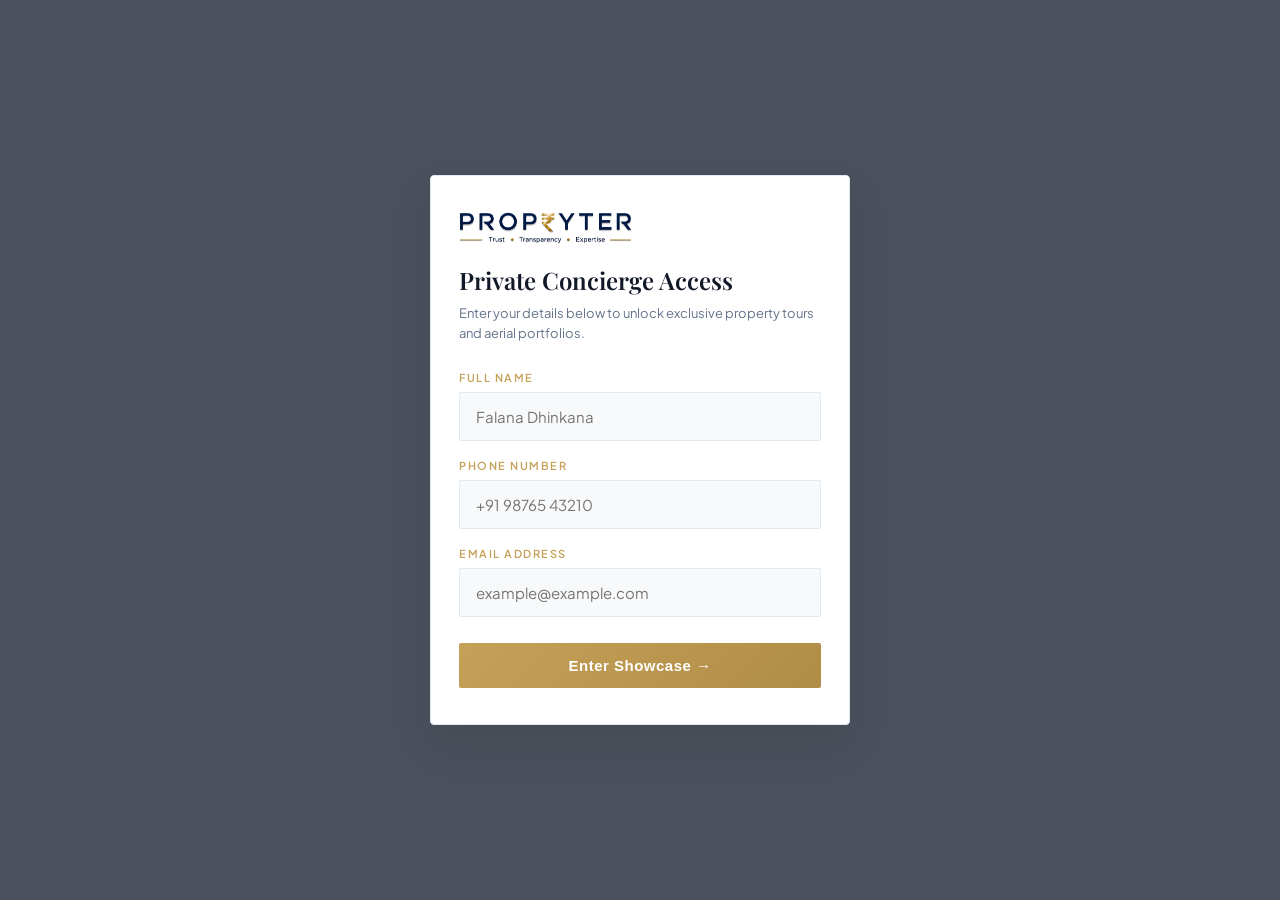
==== index.html @ ff1fe4e8 "site" ====
<!DOCTYPE html>
<html lang="en">
<head>
    <meta charset="UTF-8">
    <meta name="viewport" content="width=device-width, initial-scale=1.0">
    <title>Propyter - Real Estate Investment & Tours</title>
    <link rel="stylesheet" href="style.css">
    <link href="https://fonts.googleapis.com/css2?family=Playfair+Display:ital,wght@0,400;0,600;0,700;1,400&family=Plus+Jakarta+Sans:wght@300;400;500;600;700&display=swap" rel="stylesheet">
</head>
<body>

    <div id="auth-gate" class="auth-overlay">
        <div class="auth-card">
            <div class="auth-logo-text">
                <img src="propryter-logo.png" alt="Propyter Logo" style="height: 32px; width: auto; display: block;">
            </div>
            <h2>Private Concierge Access</h2>
            <p>Enter your details below to unlock exclusive property tours and aerial portfolios.</p>
            
            <form id="auth-form" onsubmit="handleAuth(event)">
                <div class="input-group">
                    <label>Full Name</label>
                    <input type="text" id="user-name" placeholder="Falana Dhinkana" required>
                </div>
                <div class="input-group">
                    <label>Phone Number</label>
                    <input type="tel" id="user-phone" placeholder="+91 98765 43210" required>
                </div>
                <div class="input-group">
                    <label>Email Address</label>
                    <input type="email" id="user-email" placeholder="example@example.com" required>
                </div>
                <button type="submit" class="gold-btn full-width" style="margin-top: 8px;">Enter Showcase →</button>
            </form>
        </div>
    </div>

    <div id="main-app" class="app-container" style="display: none;">
        
        <header class="top-bar">
            <div class="logo" onclick="resetToHome()">
                <img src="propryter-logo.png" alt="Propyter Logo">
            </div>
            <a href="https://www.propryter.com" target="_blank" class="visit-us-btn">Visit Us ↗</a>
        </header>

        <section class="hero-section">
            <span class="sub-badge">INVESTMENT CONCIERGE PORTFOLIO</span>
            <h1>Curated Real Estate <span>Tours & Aerials</span></h1>
            <p>Welcome, <span id="display-name" style="color: var(--gold); font-weight: 600;"></span>. Access high-definition walkthroughs and live drone capture feeds tailored for you.</p>
        </section>

        <section class="categories-section">
            <h2>Select Portfolio</h2>
            <div class="category-grid">
                <a href="NashikProperties.html" class="cat-card">
                    <div class="cat-number">01</div>
                    <h3>Placeholder 1</h3>
                    <span class="explore-link">Explore Tours →</span>
                </a>
                <a href="NashikProperties.html" class="cat-card">
                    <div class="cat-number">02</div>
                    <h3>Placeholder 2</h3>
                    <span class="explore-link">Explore Tours →</span>
                </a>
                <a href="NashikProperties.html" class="cat-card">
                    <div class="cat-number">03</div>
                    <h3>Placeholder 3</h3>
                    <span class="explore-link">Explore Tours →</span>
                </a>
                <a href="NashikProperties.html" class="cat-card">
                    <div class="cat-number">04</div>
                    <h3>Placeholder 4</h3>
                    <span class="explore-link">Explore Tours →</span>
                </a>
            </div>
        </section>

        <footer>
            <p>&copy; 2026 Propyter.</p>
            <button onclick="logoutDevice()" class="logout-btn">Reset Device Credentials</button>
        </footer>

    </div>

    <script src="script.js"></script>
</body>
</html>
---- style.css ----
:root {
    --bg-color: #f8f9fa;
    --card-bg: #ffffff;
    --card-border: #e2e8f0;
    --card-border-hover: #c5a059;
    --gold: #c5a059;
    --gold-light: #dfc285;
    --gold-hover: #b8934a;
    --text-main: #111827;
    --text-muted: #64748b;
    --font-serif: 'Playfair Display', serif;
    --font-sans: 'Plus Jakarta Sans', sans-serif;
}

* {
    box-sizing: border-box;
    margin: 0;
    padding: 0;
}

body {
    background-color: var(--bg-color);
    color: var(--text-main);
    font-family: var(--font-sans);
    -webkit-font-smoothing: antialiased;
    min-height: 100vh;
}

/* AUTH GATE OVERLAY */
.auth-overlay {
    position: fixed;
    top: 0;
    left: 0;
    width: 100%;
    height: 100%;
    background: rgba(17, 24, 39, 0.75);
    backdrop-filter: blur(12px);
    display: flex;
    justify-content: center;
    align-items: center;
    z-index: 1000;
    padding: 20px;
}

.auth-card {
    background: #ffffff;
    border: 1px solid var(--card-border);
    padding: 36px 28px;
    border-radius: 4px;
    width: 100%;
    max-width: 420px;
    box-shadow: 0 20px 40px rgba(0, 0, 0, 0.08);
}

.auth-logo-text {
    font-family: var(--font-serif);
    font-size: 26px;
    font-weight: 700;
    letter-spacing: 3px;
    color: var(--text-main);
    margin-bottom: 20px;
}

.auth-logo-text span {
    color: var(--gold);
}

.auth-card h2 {
    font-family: var(--font-serif);
    font-size: 24px;
    font-weight: 600;
    margin-bottom: 8px;
    color: var(--text-main);
}

.auth-card p {
    font-size: 13px;
    color: var(--text-muted);
    margin-bottom: 28px;
    line-height: 1.5;
}

.input-group {
    margin-bottom: 18px;
    text-align: left;
}

.input-group label {
    display: block;
    font-size: 11px;
    text-transform: uppercase;
    letter-spacing: 1.5px;
    color: var(--gold);
    margin-bottom: 8px;
    font-weight: 600;
}

.input-group input {
    width: 100%;
    padding: 14px 16px;
    background: #f8f9fa;
    border: 1px solid var(--card-border);
    border-radius: 2px;
    color: var(--text-main);
    font-size: 15px;
    font-family: var(--font-sans);
    transition: all 0.3s ease;
}

.input-group input:focus {
    outline: none;
    border-color: var(--gold);
    box-shadow: 0 0 0 3px rgba(197, 160, 89, 0.15);
    background: #ffffff;
}

/* APP STYLING (Mobile-First Layout) */
.app-container {
    max-width: 480px;
    margin: 0 auto;
    padding: 20px 16px;
    min-height: 100vh;
    display: flex;
    flex-direction: column;
}

.top-bar {
    display: flex;
    justify-content: space-between;
    align-items: center;
    padding: 12px 0;
    border-bottom: 1px solid var(--card-border);
    margin-bottom: 28px;
}

.logo {
    font-family: var(--font-serif);
    font-size: 20px;
    font-weight: 700;
    letter-spacing: 2px;
    cursor: pointer;
    color: var(--text-main);
}

.logo span {
    color: var(--gold);
}

.logo img {
    height: 28px;
    width: auto;
    display: block;
    cursor: pointer;
}

.visit-us-btn {
    background: transparent;
    border: 1px solid var(--gold);
    color: var(--gold);
    padding: 8px 16px;
    border-radius: 2px;
    font-size: 12px;
    font-weight: 600;
    letter-spacing: 1px;
    text-transform: uppercase;
    text-decoration: none;
    transition: all 0.3s ease;
}

.visit-us-btn:hover {
    background: var(--gold);
    color: #ffffff;
    box-shadow: 0 4px 16px rgba(197, 160, 89, 0.3);
}

/* HERO SECTION */
.hero-section {
    padding: 8px 0 32px 0;
}

.sub-badge {
    font-size: 10px;
    letter-spacing: 2.5px;
    color: var(--gold);
    text-transform: uppercase;
    display: block;
    margin-bottom: 10px;
    font-weight: 600;
}

.hero-section h1 {
    font-family: var(--font-serif);
    font-size: 30px;
    line-height: 1.25;
    margin-bottom: 12px;
    font-weight: 600;
    color: var(--text-main);
}

.hero-section h1 span {
    color: var(--gold);
    font-style: italic;
}

.hero-section p {
    font-size: 14px;
    color: var(--text-muted);
    line-height: 1.6;
}

/* CATEGORIES / BUTTONS */
.categories-section h2 {
    font-family: var(--font-serif);
    font-size: 18px;
    margin-bottom: 16px;
    color: var(--text-main);
    display: flex;
    align-items: center;
    gap: 10px;
    font-weight: 500;
}

.categories-section h2::before {
    content: '';
    display: inline-block;
    width: 24px;
    height: 1px;
    background: var(--gold);
}

.category-grid {
    display: flex;
    flex-direction: column;
    gap: 14px;
    margin-bottom: 32px;
}

.cat-card {
    background: var(--card-bg);
    border: 1px solid var(--card-border);
    padding: 20px;
    border-radius: 4px;
    text-decoration: none;
    color: inherit;
    display: block;
    position: relative;
    transition: all 0.3s cubic-bezier(0.16, 1, 0.3, 1);
    box-shadow: 0 2px 8px rgba(0, 0, 0, 0.02);
}

.cat-card:hover {
    border-color: var(--card-border-hover);
    transform: translateY(-3px);
    background: #ffffff;
    box-shadow: 0 10px 25px rgba(0, 0, 0, 0.06);
}

.cat-number {
    font-size: 11px;
    color: var(--gold);
    letter-spacing: 2px;
    margin-bottom: 6px;
    font-weight: 700;
}

.cat-card h3 {
    font-family: var(--font-serif);
    font-size: 19px;
    margin-bottom: 6px;
    font-weight: 600;
    color: var(--text-main);
}

.cat-card p {
    font-size: 13px;
    color: var(--text-muted);
    margin-bottom: 12px;
    line-height: 1.4;
}

.explore-link {
    font-size: 12px;
    color: var(--gold);
    font-weight: 600;
    letter-spacing: 0.5px;
}

/* BUTTONS & FOOTER */
.gold-btn {
    background: linear-gradient(135deg, var(--gold) 0%, #b08d46 100%);
    color: #ffffff;
    border: none;
    padding: 14px;
    border-radius: 2px;
    font-weight: 700;
    font-size: 15px;
    letter-spacing: 0.5px;
    cursor: pointer;
    transition: all 0.3s ease;
}

.gold-btn:hover {
    background: linear-gradient(135deg, var(--gold-light) 0%, var(--gold) 100%);
    box-shadow: 0 6px 20px rgba(197, 160, 89, 0.35);
}

.full-width {
    width: 100%;
}

footer {
    margin-top: auto;
    text-align: center;
    padding: 24px 0;
    border-top: 1px solid var(--card-border);
}

footer p {
    font-size: 11px;
    color: var(--text-muted);
    margin-bottom: 10px;
    letter-spacing: 0.5px;
}

.logout-btn {
    background: none;
    border: none;
    color: #ef4444;
    font-size: 11px;
    cursor: pointer;
    text-decoration: underline;
    opacity: 0.8;
    transition: opacity 0.2s;
}

.logout-btn:hover {
    opacity: 1;
}

/* SUB-TOUR PAGES STYLING (NashikProperties.html) */
.tour-page-container {
    max-width: 480px;
    margin: 0 auto;
    padding: 20px 16px;
    background: var(--bg-color);
}

.back-link {
    display: inline-flex;
    align-items: center;
    gap: 6px;
    color: var(--gold);
    text-decoration: none;
    font-size: 12px;
    font-weight: 600;
    letter-spacing: 1px;
    text-transform: uppercase;
    margin-bottom: 20px;
}

.page-header-block {
    margin-bottom: 24px;
}

.page-header-block h2 {
    font-family: var(--font-serif);
    font-size: 26px;
    font-weight: 600;
    color: var(--text-main);
    margin-bottom: 6px;
}

.page-header-block p {
    font-size: 13px;
    color: var(--text-muted);
    line-height: 1.5;
}

.prop-content {
    padding: 0 0 16px 0;
}

.prop-content h3 {
    font-family: var(--font-serif);
    font-size: 20px;
    color: var(--text-main);
    margin-bottom: 4px;
    font-weight: 600;
}

.prop-loc {
    font-size: 12px;
    color: var(--text-muted);
    margin-bottom: 8px;
    letter-spacing: 0.5px;
}

.prop-desc {
    font-size: 13px;
    color: var(--text-muted);
    line-height: 1.5;
    margin-bottom: 16px;
}

.pdf-scroll-container {
    width: 100%;
    height: 600px;
    background: #ffffff;
    border: 1px solid var(--card-border);
    border-radius: 4px;
    overflow: hidden;
    margin-bottom: 32px;
    box-shadow: 0 4px 12px rgba(0, 0, 0, 0.03);
}

.media-wrapper.portrait-media {
    width: 100%;
    height: 75vh;
    max-height: 640px;
    background: #000;
    border-radius: 4px;
    overflow: hidden;
    margin-bottom: 32px;
    display: flex;
    justify-content: center;
    align-items: center;
    box-shadow: 0 4px 12px rgba(0, 0, 0, 0.05);
}

.media-wrapper.portrait-media video {
    width: 100%;
    height: 100%;
    object-fit: contain;
}

.drone-section {
    background: var(--card-bg);
    border: 1px solid var(--card-border);
    border-radius: 4px;
    padding: 24px;
    box-shadow: 0 4px 12px rgba(0, 0, 0, 0.03);
}

.drone-section h4 {
    font-family: var(--font-serif);
    font-size: 18px;
    color: var(--text-main);
    margin-bottom: 6px;
}

.drone-section p {
    font-size: 13px;
    color: var(--text-muted);
    line-height: 1.5;
    margin-bottom: 16px;
}

.drone-embed-container {
    width: 100%;
    height: 450px;
    border: 1px solid var(--card-border);
    border-radius: 2px;
    overflow: hidden;
    background: #000;
}
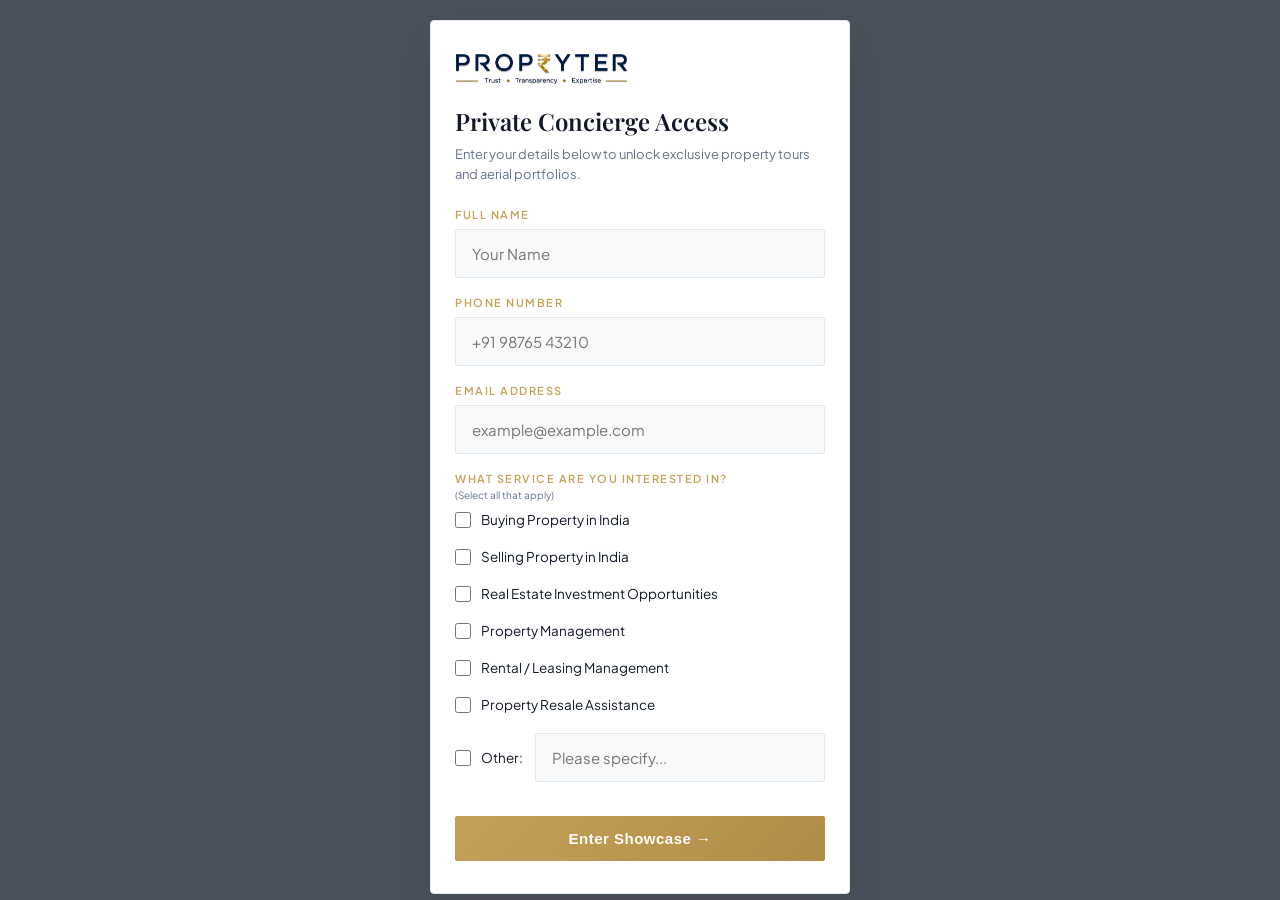
==== commit b1241ba1: "update" ====
--- a/index.html
+++ b/index.html
@@ -3,7 +3,7 @@
 <head>
     <meta charset="UTF-8">
     <meta name="viewport" content="width=device-width, initial-scale=1.0">
-    <title>Propyter - Real Estate Investment & Tours</title>
+    <title>Propryter</title>
     <link rel="stylesheet" href="style.css">
     <link href="https://fonts.googleapis.com/css2?family=Playfair+Display:ital,wght@0,400;0,600;0,700;1,400&family=Plus+Jakarta+Sans:wght@300;400;500;600;700&display=swap" rel="stylesheet">
 </head>
@@ -20,7 +20,7 @@
             <form id="auth-form" onsubmit="handleAuth(event)">
                 <div class="input-group">
                     <label>Full Name</label>
-                    <input type="text" id="user-name" placeholder="Falana Dhinkana" required>
+                    <input type="text" id="user-name" placeholder="Your Name" required>
                 </div>
                 <div class="input-group">
                     <label>Phone Number</label>
@@ -30,6 +30,37 @@
                     <label>Email Address</label>
                     <input type="email" id="user-email" placeholder="example@example.com" required>
                 </div>
+
+                <div class="input-group">
+                    <label>What service are you interested in?</label>
+                    <label class="sub-label">(Select all that apply)</label>
+                    <div class="checkbox-group">
+                        <label>
+                            <input type="checkbox" value="Buying Property in India"> Buying Property in India
+                        </label>
+                        <label>
+                            <input type="checkbox" value="Selling Property in India"> Selling Property in India
+                        </label>
+                        <label>
+                            <input type="checkbox" value="Real Estate Investment Opportunities"> Real Estate Investment Opportunities
+                        </label>
+                        <label>
+                            <input type="checkbox" value="Property Management"> Property Management
+                        </label>
+                        <label>
+                            <input type="checkbox" value="Rental / Leasing Management"> Rental / Leasing Management
+                        </label>
+                        <label>
+                            <input type="checkbox" value="Property Resale Assistance"> Property Resale Assistance
+                        </label>
+                        <label class="other-label">
+                            <input type="checkbox" id="other-checkbox" value="Other"> 
+                            <span>Other:</span>
+                            <input type="text" id="other-text-input" class="other-input" placeholder="Please specify..." onclick="document.getElementById('other-checkbox').checked = true;">
+                        </label>
+                    </div>
+                </div>
+
                 <button type="submit" class="gold-btn full-width" style="margin-top: 8px;">Enter Showcase →</button>
             </form>
         </div>
@@ -51,26 +82,36 @@
         </section>
 
         <section class="categories-section">
-            <h2>Select Portfolio</h2>
+            <h2>Select a property to view</h2>
             <div class="category-grid">
                 <a href="NashikProperties.html" class="cat-card">
                     <div class="cat-number">01</div>
-                    <h3>Placeholder 1</h3>
+                    <h3>BelAir Properties - Nashik</h3>
                     <span class="explore-link">Explore Tours →</span>
                 </a>
-                <a href="NashikProperties.html" class="cat-card">
+                <a href="ThaneProperties.html" class="cat-card">
                     <div class="cat-number">02</div>
-                    <h3>Placeholder 2</h3>
+                    <h3>Avatara: The Forest Kingdom - Thane West</h3>
                     <span class="explore-link">Explore Tours →</span>
                 </a>
-                <a href="NashikProperties.html" class="cat-card">
+                <a href="ThaneProperties2.html" class="cat-card">
                     <div class="cat-number">03</div>
-                    <h3>Placeholder 3</h3>
+                    <h3>Piramal Vaikunth: Vidhaan - Thane West</h3>
                     <span class="explore-link">Explore Tours →</span>
                 </a>
-                <a href="NashikProperties.html" class="cat-card">
+                <a href="MulundProperties.html" class="cat-card">
                     <div class="cat-number">04</div>
-                    <h3>Placeholder 4</h3>
+                    <h3>Piramal Vaikunth: Revanta - Mulund</h3>
+                    <span class="explore-link">Explore Tours →</span>
+                </a>
+                <a href="ThaneWestProperties.html" class="cat-card">
+                    <div class="cat-number">05</div>
+                    <h3>Estella: Kalpataru Park City - Thane West</h3>
+                    <span class="explore-link">Explore Tours →</span>
+                </a>
+                <a href="BangloreProperties.html" class="cat-card">
+                    <div class="cat-number">06</div>
+                    <h3>The Empyrean Villa Township - Banglore</h3>
                     <span class="explore-link">Explore Tours →</span>
                 </a>
             </div>
--- a/style.css
+++ b/style.css
@@ -26,7 +26,7 @@
     min-height: 100vh;
 }
 
-/* AUTH GATE OVERLAY */
+/* AUTH GATE OVERLAY (Mobile Scrollable Fix) */
 .auth-overlay {
     position: fixed;
     top: 0;
@@ -37,19 +37,22 @@
     backdrop-filter: blur(12px);
     display: flex;
     justify-content: center;
-    align-items: center;
+    align-items: flex-start; /* Keeps top logo visible during scroll */
     z-index: 1000;
-    padding: 20px;
+    padding: 20px 16px;
+    overflow-y: auto; /* Enables vertical scrolling on mobile */
+    -webkit-overflow-scrolling: touch; /* Smooth elastic scrolling on iOS */
 }
 
 .auth-card {
     background: #ffffff;
     border: 1px solid var(--card-border);
-    padding: 36px 28px;
+    padding: 32px 24px;
     border-radius: 4px;
     width: 100%;
     max-width: 420px;
     box-shadow: 0 20px 40px rgba(0, 0, 0, 0.08);
+    margin: auto 0; /* Centers vertically if screen is tall enough */
 }
 
 .auth-logo-text {
@@ -76,7 +79,7 @@
 .auth-card p {
     font-size: 13px;
     color: var(--text-muted);
-    margin-bottom: 28px;
+    margin-bottom: 24px;
     line-height: 1.5;
 }
 
@@ -95,7 +98,19 @@
     font-weight: 600;
 }
 
-.input-group input {
+.input-group label.sub-label {
+    font-size: 10px;
+    color: var(--text-muted);
+    text-transform: none;
+    letter-spacing: normal;
+    margin-top: -4px;
+    margin-bottom: 10px;
+    font-weight: 400;
+}
+
+.input-group input[type="text"],
+.input-group input[type="tel"],
+.input-group input[type="email"] {
     width: 100%;
     padding: 14px 16px;
     background: #f8f9fa;
@@ -107,10 +122,67 @@
     transition: all 0.3s ease;
 }
 
-.input-group input:focus {
+.input-group input[type="text"]:focus,
+.input-group input[type="tel"]:focus,
+.input-group input[type="email"]:focus {
     outline: none;
     border-color: var(--gold);
     box-shadow: 0 0 0 3px rgba(197, 160, 89, 0.15);
+    background: #ffffff;
+}
+
+/* CHECKBOX GROUP & OTHER FIELD STYLING */
+.checkbox-group {
+    display: flex;
+    flex-direction: column;
+    gap: 12px;
+    margin-bottom: 12px;
+}
+
+.checkbox-group label {
+    display: flex;
+    align-items: center;
+    gap: 10px;
+    font-size: 13.5px;
+    color: var(--text-main);
+    cursor: pointer;
+    text-transform: none;
+    letter-spacing: normal;
+    font-weight: 400;
+}
+
+.checkbox-group input[type="checkbox"] {
+    width: 16px;
+    height: 16px;
+    accent-color: var(--gold);
+    cursor: pointer;
+    flex-shrink: 0;
+}
+
+/* Inline text input for 'Other' option */
+.checkbox-group label.other-label {
+    display: flex;
+    align-items: center;
+    width: 100%;
+}
+
+.checkbox-group .other-input {
+    flex: 1;
+    padding: 8px 10px;
+    background: #f8f9fa;
+    border: 1px solid var(--card-border);
+    border-radius: 2px;
+    color: var(--text-main);
+    font-size: 13px;
+    font-family: var(--font-sans);
+    transition: all 0.3s ease;
+    margin-left: 2px;
+}
+
+.checkbox-group .other-input:focus {
+    outline: none;
+    border-color: var(--gold);
+    box-shadow: 0 0 0 2px rgba(197, 160, 89, 0.15);
     background: #ffffff;
 }
 
